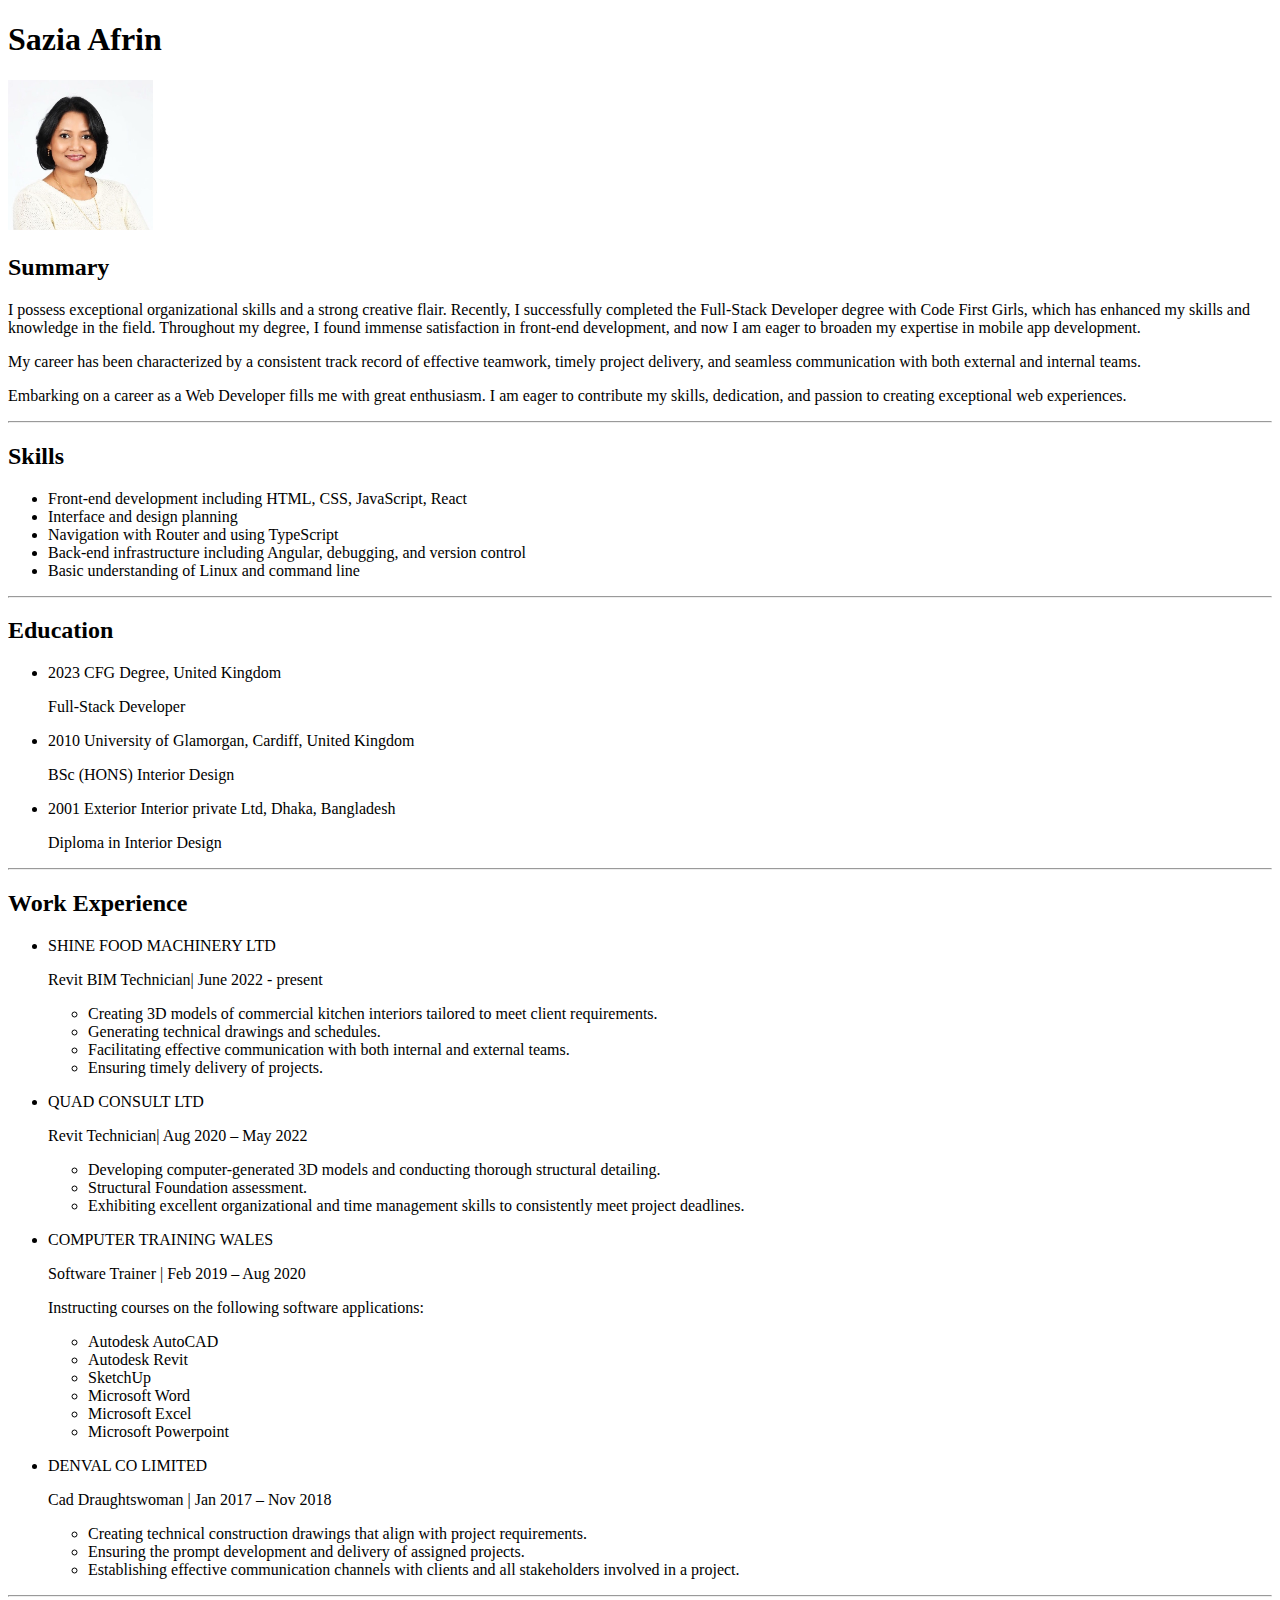
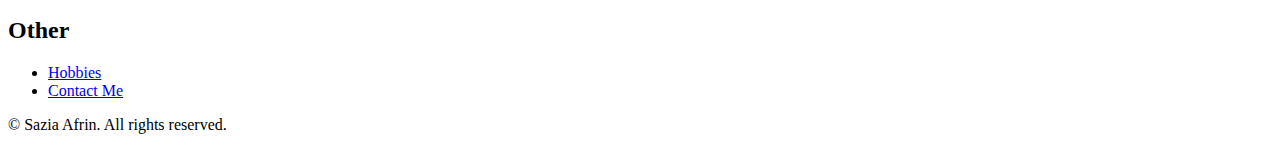
==== index.html @ e7c8677e "Add files via upload" ====
<!DOCTYPE html>
<html lang="en">
<head>
    <meta charset="UTF-8">
    <meta name="viewport" content="width=device-width, initial-scale=1.0">
    <title>Resume</title>
</head>
<h1>Sazia Afrin</h1>
<img src="./assets/profile picture.jpg" height="150" alt="profile picture of Sazia">
<body>
    <h2>Summary</h2>
        <p>I possess exceptional organizational skills and a strong creative flair. Recently, I successfully completed the Full-Stack Developer degree with Code First Girls, which has enhanced my skills and knowledge in the field. Throughout my degree, I found immense satisfaction in front-end development, and now I am eager to broaden my expertise in mobile app development.</p>
        <p>My career has been characterized by a consistent track record of effective teamwork, timely project delivery, and seamless communication with both external and internal teams.</p>
        <p>Embarking on a career as a Web Developer fills me with great enthusiasm. I am eager to contribute my skills, dedication, and passion to creating exceptional web experiences.</p>
    <hr>
    <h2>Skills</h2>
    <ul>
        <li>Front-end development including HTML, CSS, JavaScript, React</li>
        <li>Interface and design planning</li>
        <li>Navigation with Router and using TypeScript</li>
        <li>Back-end infrastructure including Angular, debugging, and version control</li>
        <li>Basic understanding of Linux and command line</li> 
    </ul>
    <hr>
    <h2>Education</h2>
    <ul>
        <li>2023 CFG Degree, United Kingdom</li>
        <p>Full-Stack Developer</p>
    </ul>
    <ul>
        <li>2010 University of Glamorgan, Cardiff, United Kingdom</li>
        <p>BSc (HONS) Interior Design</p>
    </ul>
    <ul>
        <li>2001 Exterior Interior private Ltd, Dhaka, Bangladesh</li>
        <p>Diploma in Interior Design</p>
    </ul>
    <hr>
    <h2>Work Experience</h2>
    <ul>
        <li>SHINE FOOD MACHINERY LTD</li>
        <p>
            Revit BIM Technician| June 2022 - present
            <ul>
                <li>Creating 3D models of commercial kitchen interiors tailored to meet client requirements.</li>
                <li>Generating technical drawings and schedules.</li>
                <li>Facilitating effective communication with both internal and external teams.</li>
                <li>Ensuring timely delivery of projects.</li> 
            </ul>
        </p>
    <li>QUAD CONSULT LTD</li>
    <p>
        Revit Technician| Aug 2020 – May 2022
        <ul>
            <li>Developing computer-generated 3D models and conducting thorough structural detailing.</li>
            <li>Structural Foundation assessment.</li>
            <li>Exhibiting excellent organizational and time management skills to consistently meet project deadlines.</li>
        </ul>
    </p>
    <li>COMPUTER TRAINING WALES</li>
    <p>
        Software Trainer | Feb 2019 – Aug 2020
        <p>Instructing courses on the following software applications:</p>
        <ul>
            <li>Autodesk AutoCAD</li>
            <li>Autodesk Revit</li>
            <li>SketchUp</li>
            <li>Microsoft Word</li>
            <li>Microsoft Excel</li>
            <li>Microsoft Powerpoint</li>
        </ul>
    </p>
    <li>DENVAL CO LIMITED</li>
    <p>
        Cad Draughtswoman | Jan 2017 – Nov 2018
        <ul>
            <li>Creating technical construction drawings that align with project requirements.</li>
            <li>Ensuring the prompt development and delivery of assigned projects.</li>
            <li>Establishing effective communication channels with clients and all stakeholders involved in a project.</li>
        </ul>
    </p>
</ul>
<hr>
<h2>Other</h2>
<ul>
    <li><a href="./public/hobbies.html">Hobbies</a></li>
    <li><a href="./public/contact.html">Contact Me</a></li>
</ul>
    <footer>
        <p>© Sazia Afrin. All rights reserved.</p>
    </footer>
</body>
</html>
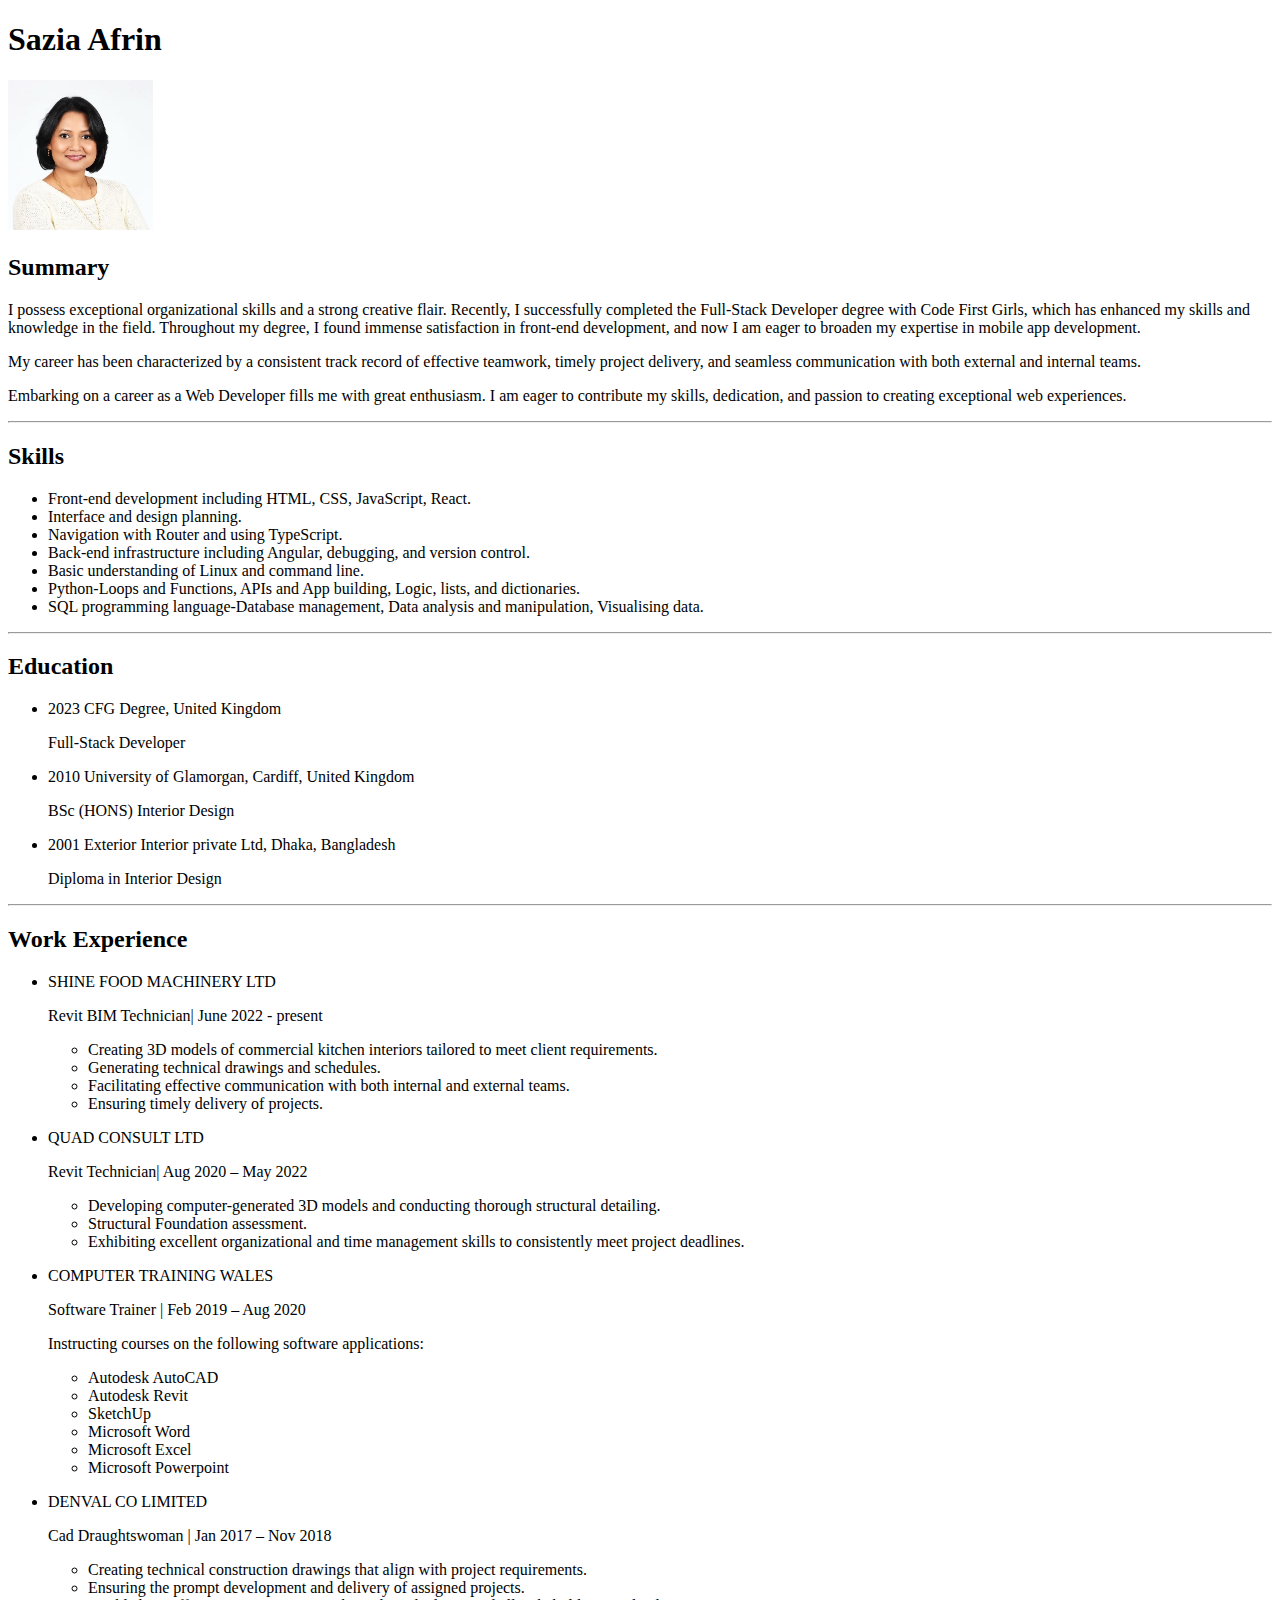
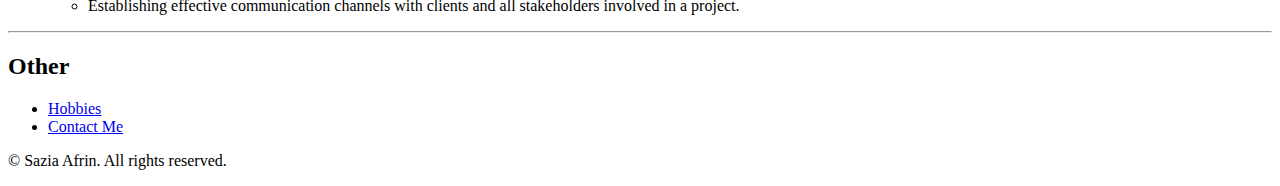
==== commit 3d4e3474: "Add files via upload" ====
--- a/index.html
+++ b/index.html
@@ -15,11 +15,13 @@
     <hr>
     <h2>Skills</h2>
     <ul>
-        <li>Front-end development including HTML, CSS, JavaScript, React</li>
-        <li>Interface and design planning</li>
-        <li>Navigation with Router and using TypeScript</li>
-        <li>Back-end infrastructure including Angular, debugging, and version control</li>
-        <li>Basic understanding of Linux and command line</li> 
+        <li>Front-end development including HTML, CSS, JavaScript, React.</li>
+        <li>Interface and design planning.</li>
+        <li>Navigation with Router and using TypeScript.</li>
+        <li>Back-end infrastructure including Angular, debugging, and version control.</li>
+        <li>Basic understanding of Linux and command line.</li> 
+        <li>Python-Loops and Functions, APIs and App building, Logic, lists, and dictionaries.</li>
+        <li>SQL programming language-Database management, Data analysis and manipulation, Visualising data.</li>
     </ul>
     <hr>
     <h2>Education</h2>
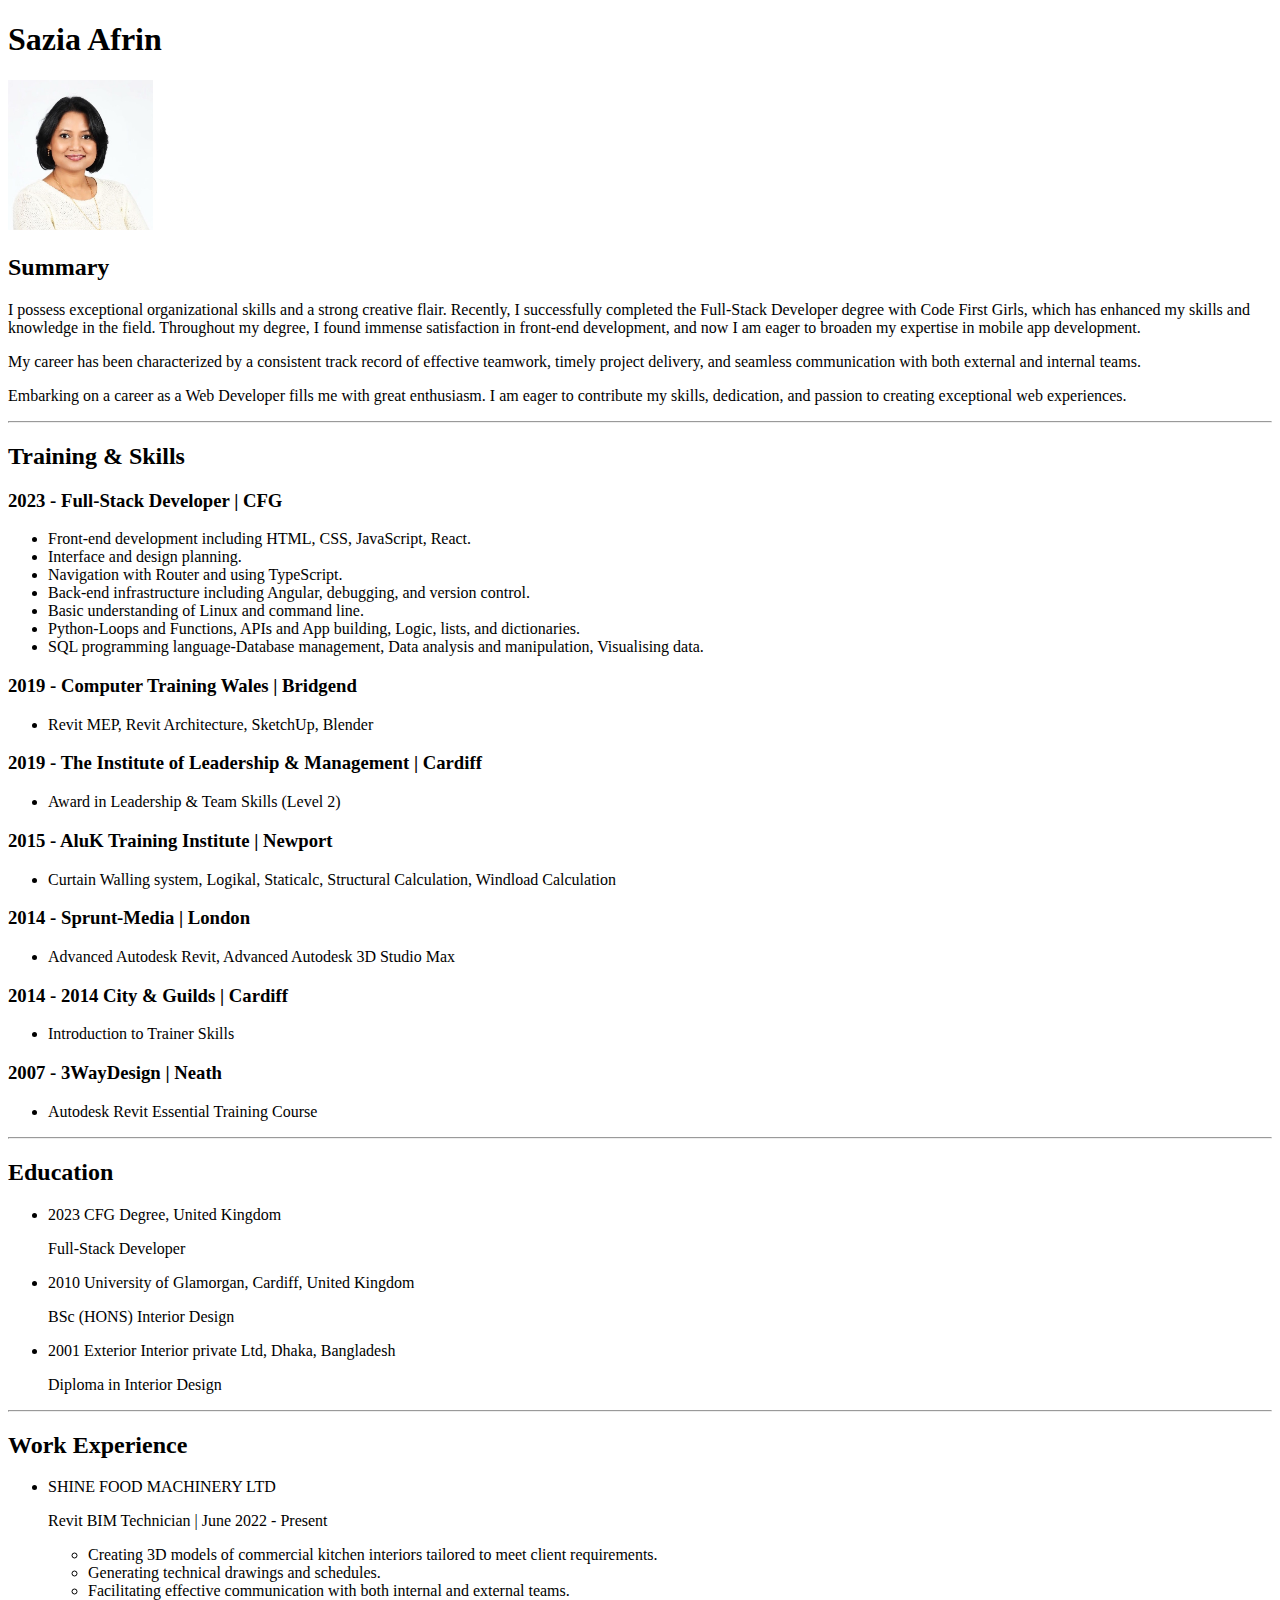
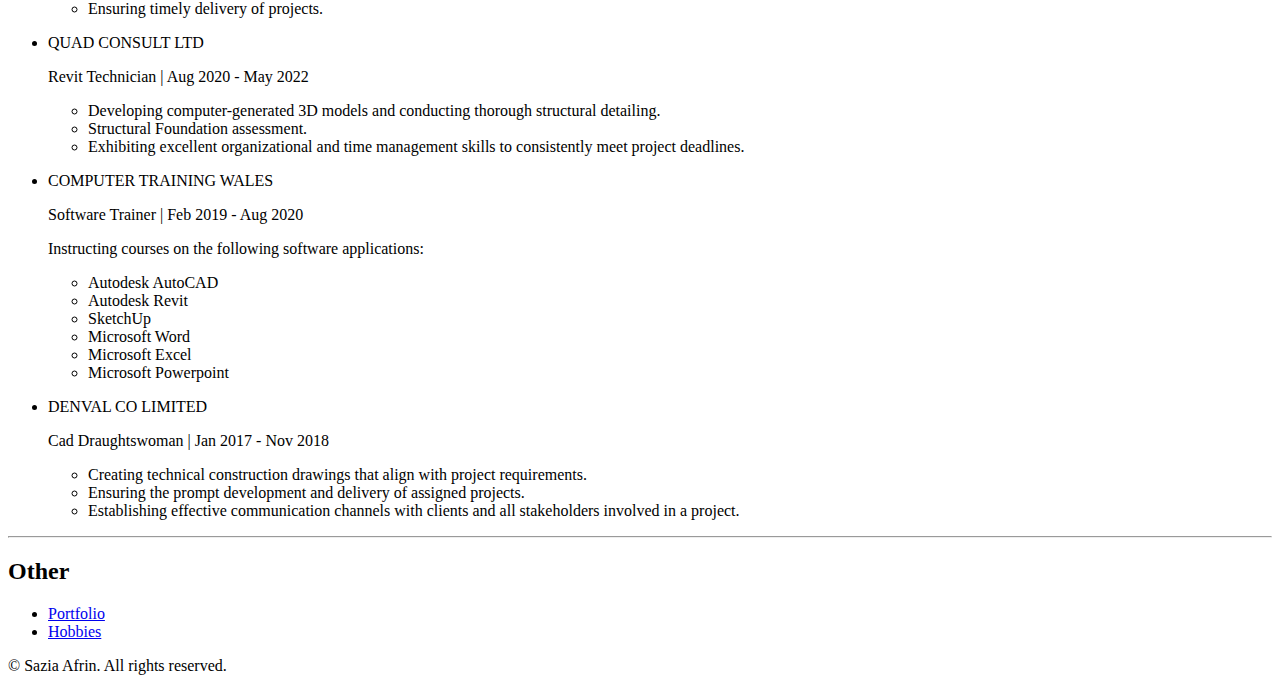
==== commit 4fc4efa7: "Skills & Portfolio updated" ====
--- a/index.html
+++ b/index.html
@@ -13,7 +13,8 @@
         <p>My career has been characterized by a consistent track record of effective teamwork, timely project delivery, and seamless communication with both external and internal teams.</p>
         <p>Embarking on a career as a Web Developer fills me with great enthusiasm. I am eager to contribute my skills, dedication, and passion to creating exceptional web experiences.</p>
     <hr>
-    <h2>Skills</h2>
+    <h2>Training & Skills </h2>
+    <h3>2023 - Full-Stack Developer | CFG</h3>
     <ul>
         <li>Front-end development including HTML, CSS, JavaScript, React.</li>
         <li>Interface and design planning.</li>
@@ -22,6 +23,30 @@
         <li>Basic understanding of Linux and command line.</li> 
         <li>Python-Loops and Functions, APIs and App building, Logic, lists, and dictionaries.</li>
         <li>SQL programming language-Database management, Data analysis and manipulation, Visualising data.</li>
+    </ul>
+    <h3>2019 - Computer Training Wales | Bridgend </h3>
+    <ul>
+        <li>Revit MEP, Revit Architecture, SketchUp, Blender</li>
+    </ul>
+    <h3>2019 - The Institute of Leadership & Management | Cardiff</h3>
+    <ul>
+        <li>Award in Leadership & Team Skills (Level 2)</li>
+    </ul>
+    <h3>2015 - AluK Training Institute | Newport  </h3>
+    <ul>
+        <li>Curtain Walling system, Logikal, Staticalc, Structural Calculation, Windload Calculation</li>
+    </ul>
+    <h3>2014 - Sprunt-Media | London </h3>
+    <ul>
+        <li>Advanced Autodesk Revit, Advanced Autodesk 3D Studio Max</li>
+    </ul>
+    <h3>2014 - 2014 City & Guilds | Cardiff </h3>
+    <ul>
+        <li>Introduction to Trainer Skills</li>
+    </ul>
+    <h3>2007 - 3WayDesign | Neath </h3>
+    <ul>
+        <li>Autodesk Revit Essential Training Course</li>
     </ul>
     <hr>
     <h2>Education</h2>
@@ -42,7 +67,7 @@
     <ul>
         <li>SHINE FOOD MACHINERY LTD</li>
         <p>
-            Revit BIM Technician| June 2022 - present
+            Revit BIM Technician | June 2022 - Present
             <ul>
                 <li>Creating 3D models of commercial kitchen interiors tailored to meet client requirements.</li>
                 <li>Generating technical drawings and schedules.</li>
@@ -52,7 +77,7 @@
         </p>
     <li>QUAD CONSULT LTD</li>
     <p>
-        Revit Technician| Aug 2020 – May 2022
+        Revit Technician | Aug 2020 - May 2022
         <ul>
             <li>Developing computer-generated 3D models and conducting thorough structural detailing.</li>
             <li>Structural Foundation assessment.</li>
@@ -61,7 +86,7 @@
     </p>
     <li>COMPUTER TRAINING WALES</li>
     <p>
-        Software Trainer | Feb 2019 – Aug 2020
+        Software Trainer | Feb 2019 - Aug 2020
         <p>Instructing courses on the following software applications:</p>
         <ul>
             <li>Autodesk AutoCAD</li>
@@ -74,7 +99,7 @@
     </p>
     <li>DENVAL CO LIMITED</li>
     <p>
-        Cad Draughtswoman | Jan 2017 – Nov 2018
+        Cad Draughtswoman | Jan 2017 - Nov 2018
         <ul>
             <li>Creating technical construction drawings that align with project requirements.</li>
             <li>Ensuring the prompt development and delivery of assigned projects.</li>
@@ -85,8 +110,9 @@
 <hr>
 <h2>Other</h2>
 <ul>
+    <li><a href="./public/portfolio.html">Portfolio</a></li>
     <li><a href="./public/hobbies.html">Hobbies</a></li>
-    <li><a href="./public/contact.html">Contact Me</a></li>
+    
 </ul>
     <footer>
         <p>© Sazia Afrin. All rights reserved.</p>
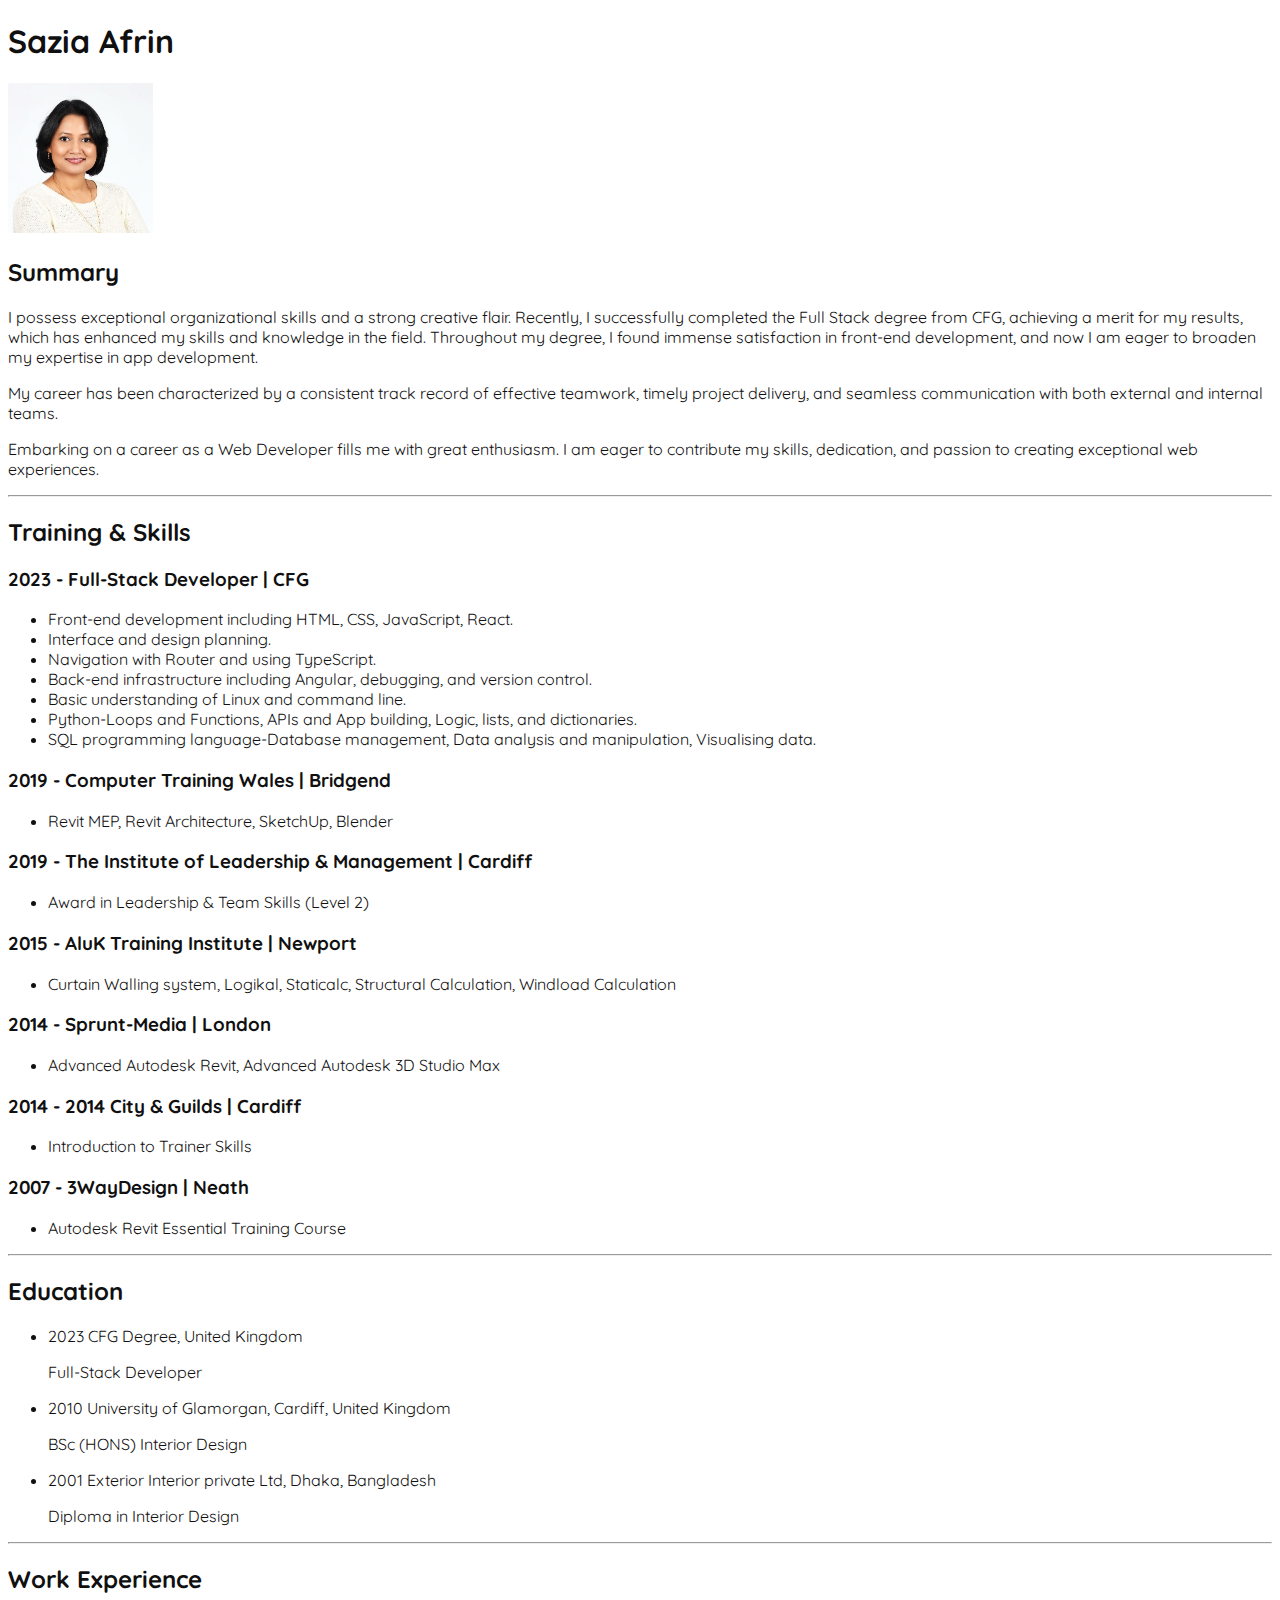
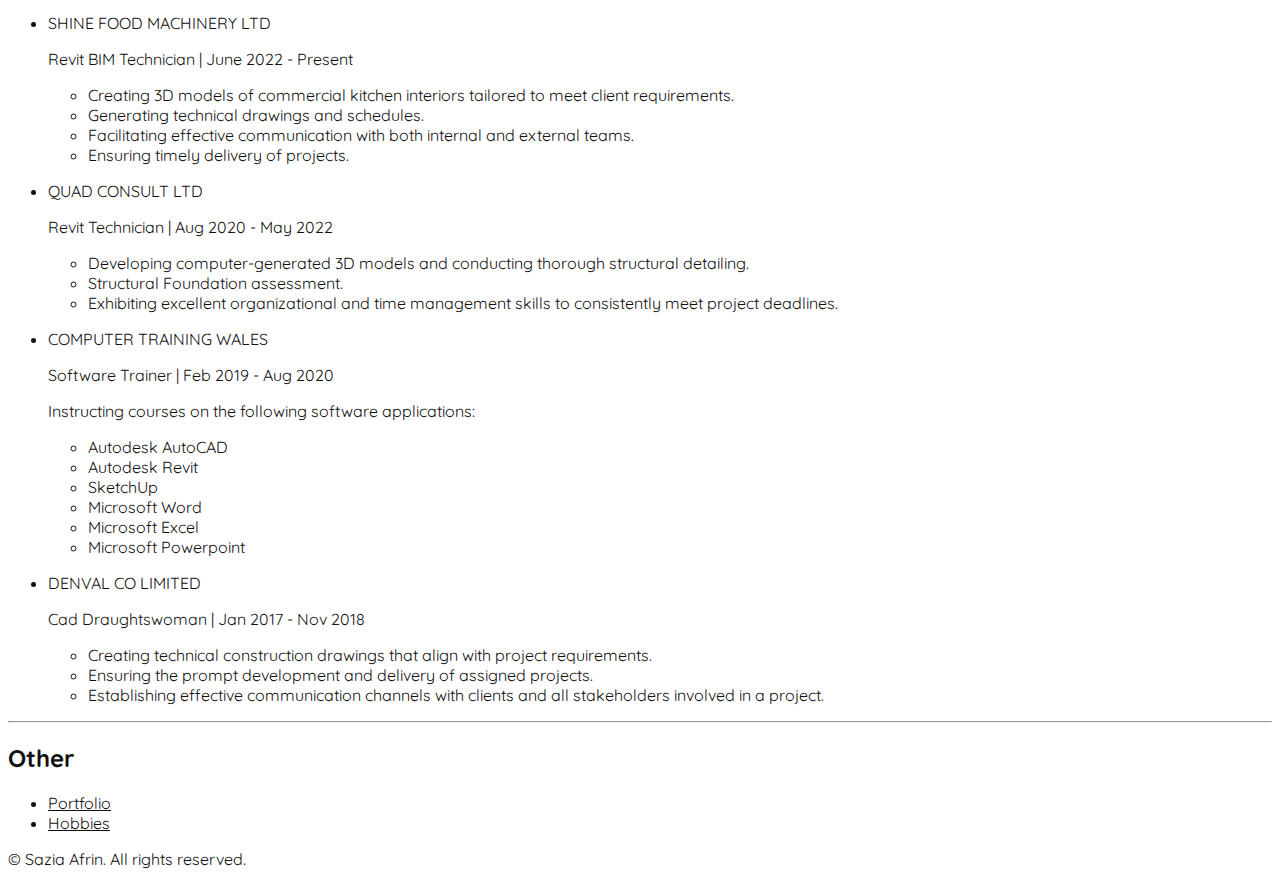
==== commit 5ea8c399: "Add files via upload" ====
--- a/index.html
+++ b/index.html
@@ -4,12 +4,14 @@
     <meta charset="UTF-8">
     <meta name="viewport" content="width=device-width, initial-scale=1.0">
     <title>Resume</title>
+    <link rel="stylesheet" href="./style.css" />
+    <link href="https://fonts.googleapis.com/css2?family=Quicksand:wght@300;400;600&display=swap" rel="stylesheet">
 </head>
 <h1>Sazia Afrin</h1>
 <img src="./assets/profile picture.jpg" height="150" alt="profile picture of Sazia">
 <body>
     <h2>Summary</h2>
-        <p>I possess exceptional organizational skills and a strong creative flair. Recently, I successfully completed the Full-Stack Developer degree with Code First Girls, which has enhanced my skills and knowledge in the field. Throughout my degree, I found immense satisfaction in front-end development, and now I am eager to broaden my expertise in mobile app development.</p>
+        <p>I possess exceptional organizational skills and a strong creative flair. Recently, I successfully completed the Full Stack degree from CFG, achieving a merit for my results, which has enhanced my skills and knowledge in the field. Throughout my degree, I found immense satisfaction in front-end development, and now I am eager to broaden my expertise in app development.</p>
         <p>My career has been characterized by a consistent track record of effective teamwork, timely project delivery, and seamless communication with both external and internal teams.</p>
         <p>Embarking on a career as a Web Developer fills me with great enthusiasm. I am eager to contribute my skills, dedication, and passion to creating exceptional web experiences.</p>
     <hr>
--- a/style.css
+++ b/style.css
@@ -0,0 +1,4 @@
+* {
+    font-family: 'Quicksand', sans-serif;
+    color: rgb(16, 16, 16);
+}
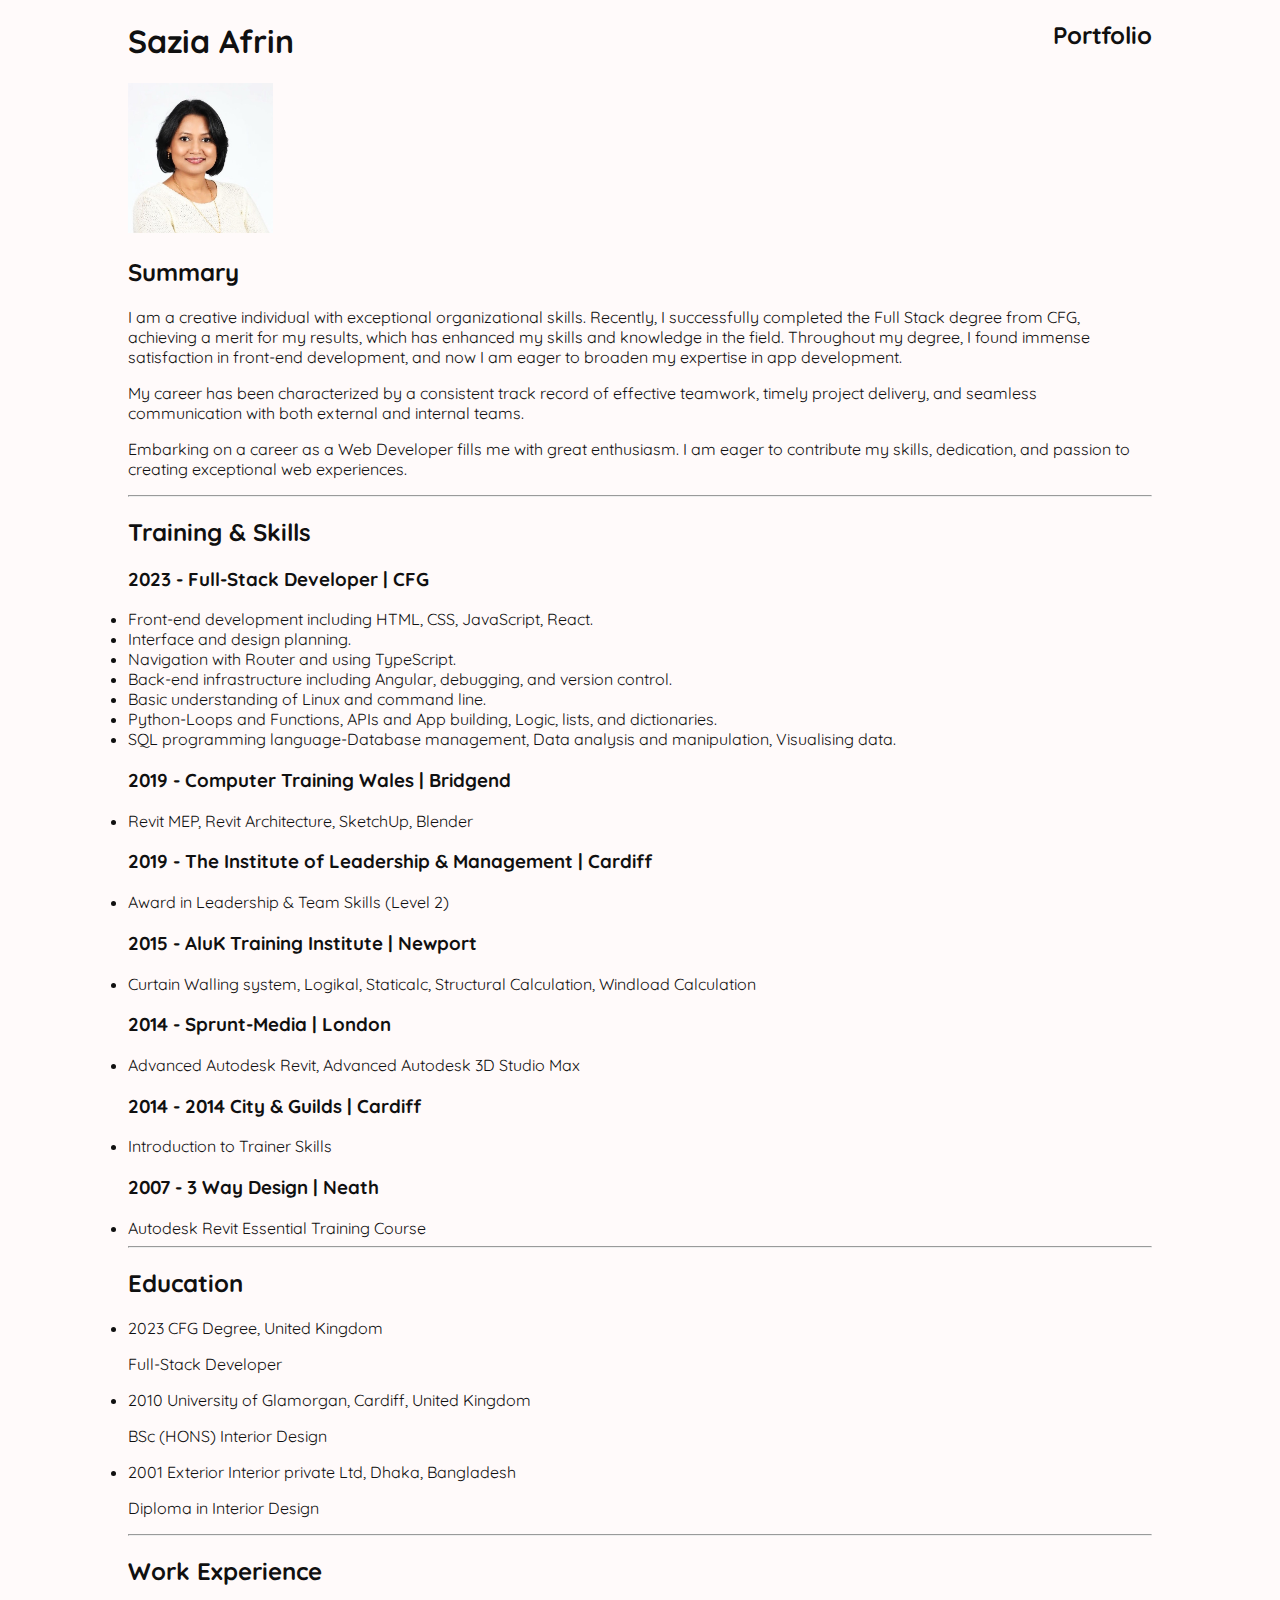
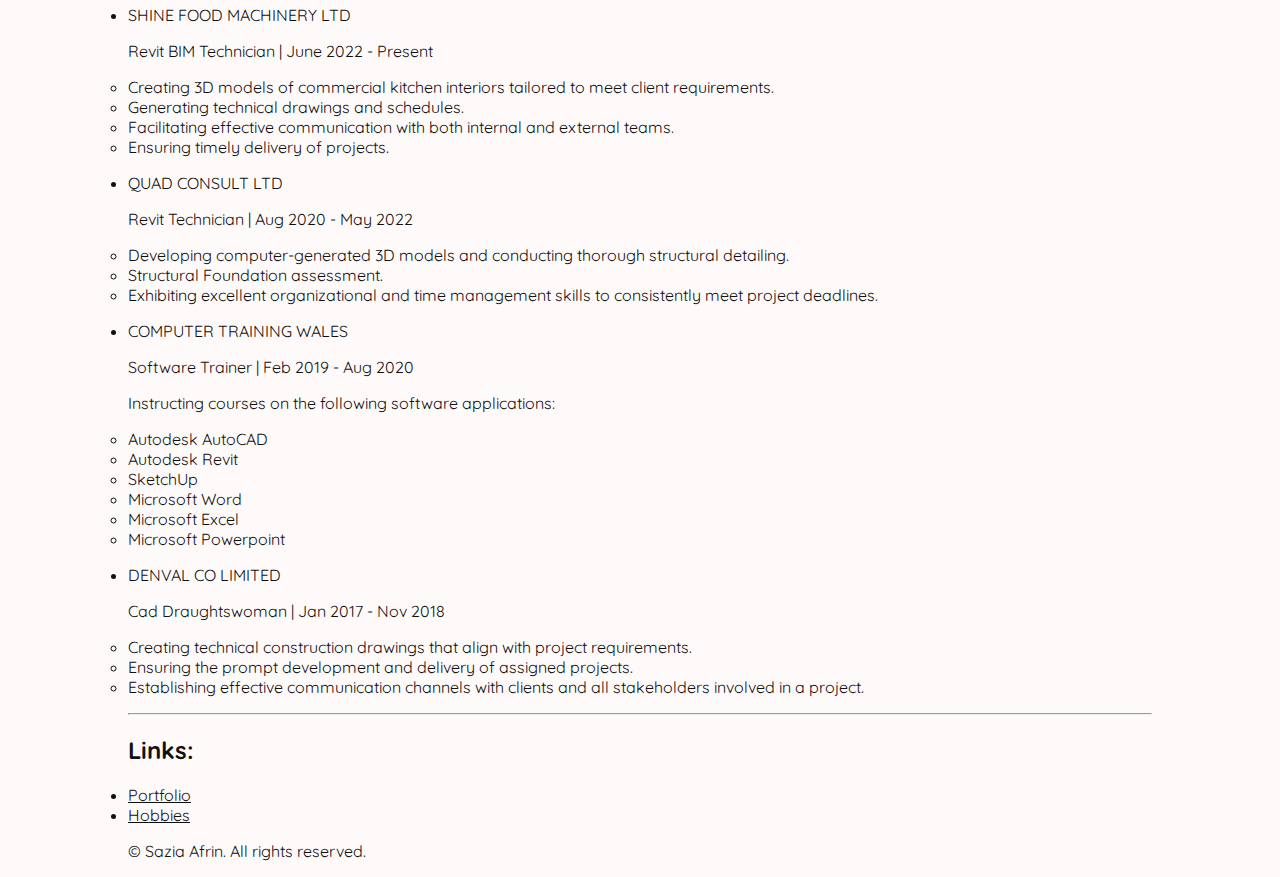
==== commit d0a0f91e: "Content updated" ====
--- a/index.html
+++ b/index.html
@@ -7,11 +7,19 @@
     <link rel="stylesheet" href="./style.css" />
     <link href="https://fonts.googleapis.com/css2?family=Quicksand:wght@300;400;600&display=swap" rel="stylesheet">
 </head>
-<h1>Sazia Afrin</h1>
+<div class="box">
+    <div>
+        <h1>Sazia Afrin</h1>
+    </div>
+    <div class="menu">
+        <h2><a href="./public/portfolio.html" style="text-decoration:none">Portfolio</a></h2>
+    </div>
+    
+</div>
 <img src="./assets/profile picture.jpg" height="150" alt="profile picture of Sazia">
 <body>
     <h2>Summary</h2>
-        <p>I possess exceptional organizational skills and a strong creative flair. Recently, I successfully completed the Full Stack degree from CFG, achieving a merit for my results, which has enhanced my skills and knowledge in the field. Throughout my degree, I found immense satisfaction in front-end development, and now I am eager to broaden my expertise in app development.</p>
+        <p>I am a creative individual with exceptional organizational skills. Recently, I successfully completed the Full Stack degree from CFG, achieving a merit for my results, which has enhanced my skills and knowledge in the field. Throughout my degree, I found immense satisfaction in front-end development, and now I am eager to broaden my expertise in app development.</p>
         <p>My career has been characterized by a consistent track record of effective teamwork, timely project delivery, and seamless communication with both external and internal teams.</p>
         <p>Embarking on a career as a Web Developer fills me with great enthusiasm. I am eager to contribute my skills, dedication, and passion to creating exceptional web experiences.</p>
     <hr>
@@ -46,7 +54,7 @@
     <ul>
         <li>Introduction to Trainer Skills</li>
     </ul>
-    <h3>2007 - 3WayDesign | Neath </h3>
+    <h3>2007 - 3 Way Design | Neath </h3>
     <ul>
         <li>Autodesk Revit Essential Training Course</li>
     </ul>
@@ -110,12 +118,12 @@
     </p>
 </ul>
 <hr>
-<h2>Other</h2>
+<h2>Links:</h2>
 <ul>
     <li><a href="./public/portfolio.html">Portfolio</a></li>
     <li><a href="./public/hobbies.html">Hobbies</a></li>
-    
 </ul>
+
     <footer>
         <p>© Sazia Afrin. All rights reserved.</p>
     </footer>
--- a/style.css
+++ b/style.css
@@ -1,4 +1,26 @@
 * {
     font-family: 'Quicksand', sans-serif;
     color: rgb(16, 16, 16);
+    padding: 0;
 }
+
+body {
+    width: 80vw;
+    margin: auto;
+    background-color:snow;
+}
+
+.box {
+    display: flex;
+    justify-content: space-between;
+}
+
+.menu {
+    padding: 0;
+    margin: 0;
+}
+
+ul {
+    padding: 0;
+    margin: 0;
+}
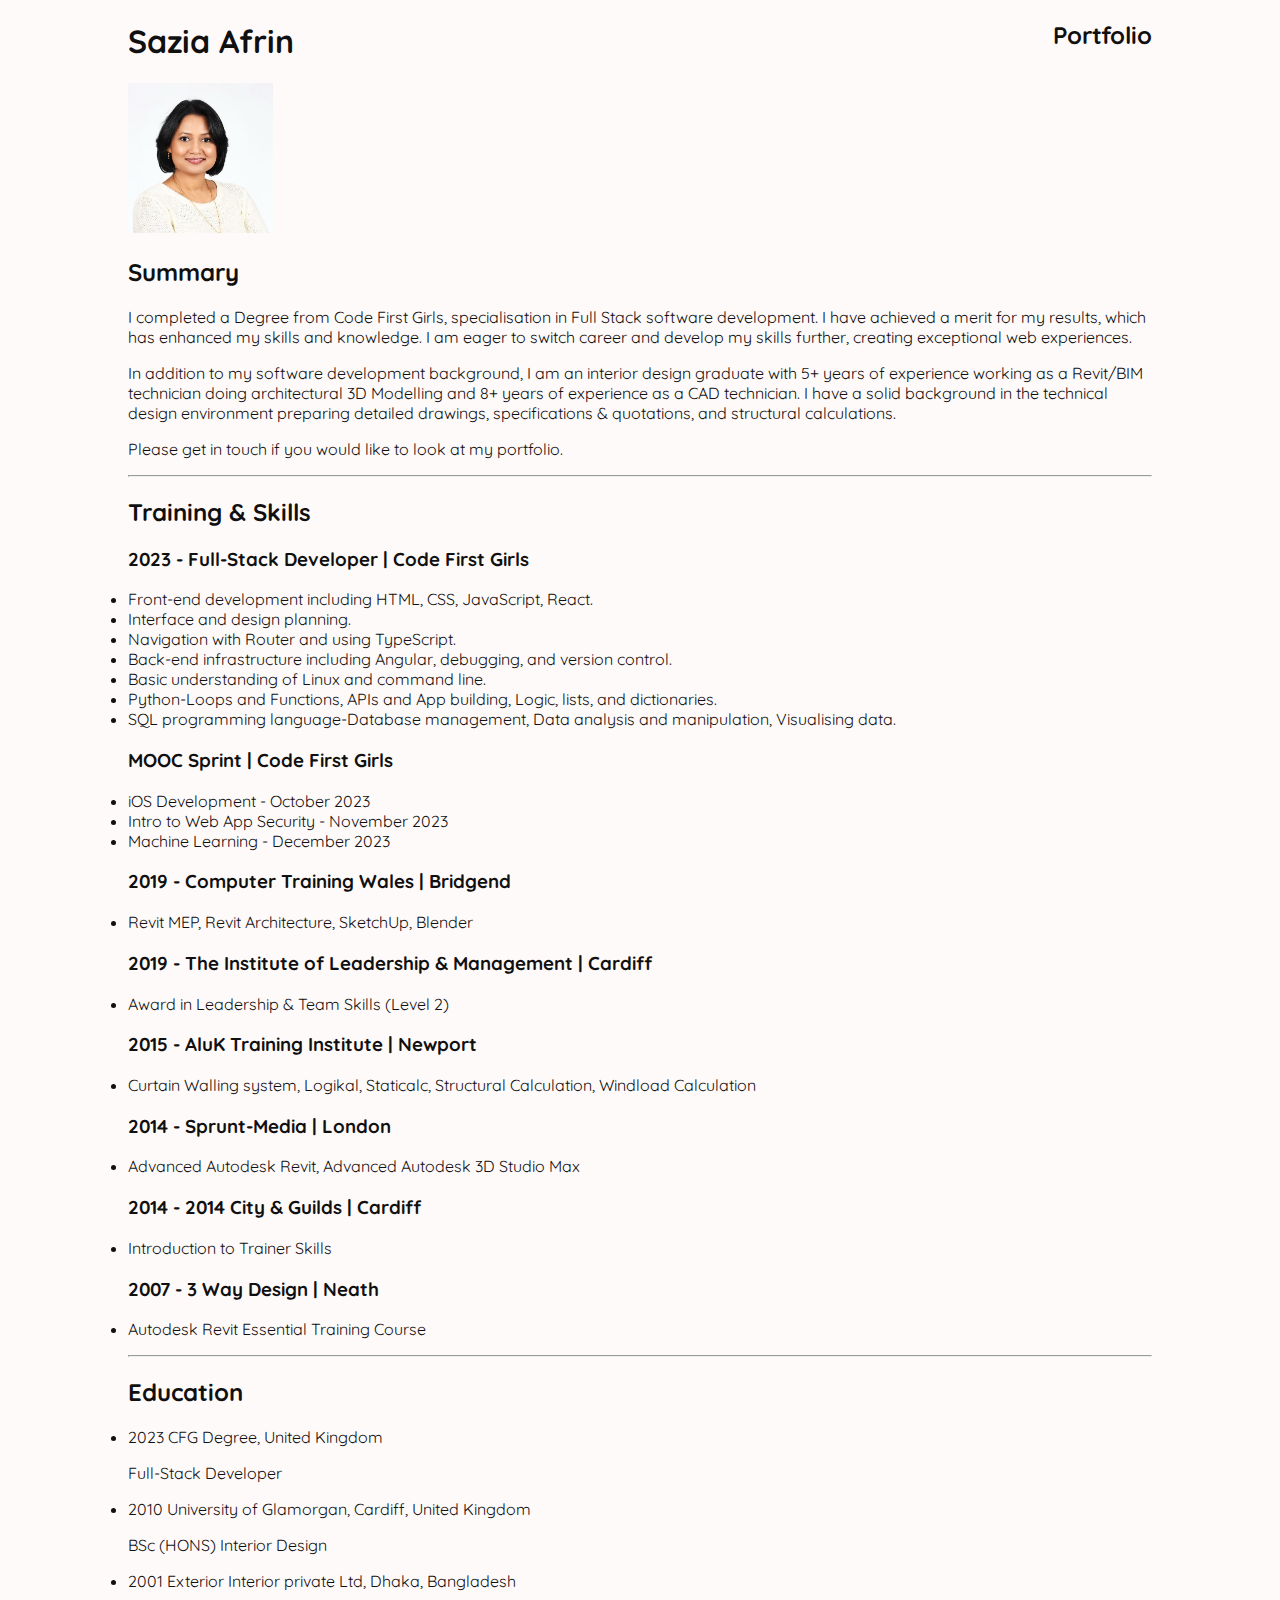
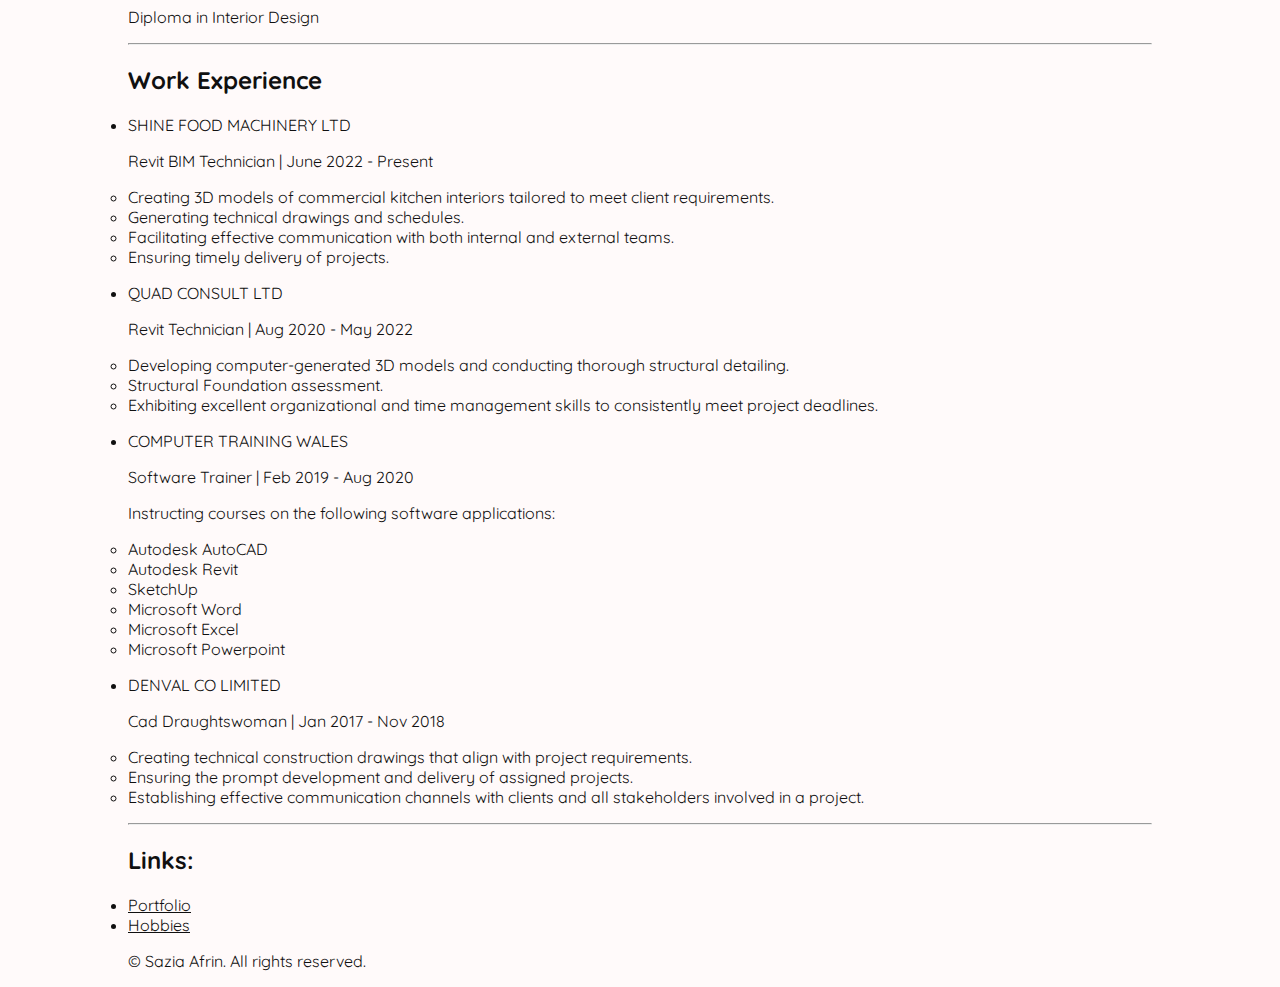
==== commit cd732358: "CV Update" ====
--- a/index.html
+++ b/index.html
@@ -19,12 +19,12 @@
 <img src="./assets/profile picture.jpg" height="150" alt="profile picture of Sazia">
 <body>
     <h2>Summary</h2>
-        <p>I am a creative individual with exceptional organizational skills. Recently, I successfully completed the Full Stack degree from CFG, achieving a merit for my results, which has enhanced my skills and knowledge in the field. Throughout my degree, I found immense satisfaction in front-end development, and now I am eager to broaden my expertise in app development.</p>
-        <p>My career has been characterized by a consistent track record of effective teamwork, timely project delivery, and seamless communication with both external and internal teams.</p>
-        <p>Embarking on a career as a Web Developer fills me with great enthusiasm. I am eager to contribute my skills, dedication, and passion to creating exceptional web experiences.</p>
+        <p>I completed a Degree from Code First Girls, specialisation in Full Stack software development. I have achieved a merit for my results, which has enhanced my skills and knowledge. I am eager to switch career and develop my skills further, creating exceptional web experiences.</p>
+        <p>In addition to my software development background, I am an interior design graduate with 5+ years of experience working as a Revit/BIM technician doing architectural 3D Modelling and 8+ years of experience as a CAD technician. I have a solid background in the technical design environment preparing detailed drawings, specifications & quotations, and structural calculations.</p>
+        <p>Please get in touch if you would like to look at my portfolio.</p>
     <hr>
     <h2>Training & Skills </h2>
-    <h3>2023 - Full-Stack Developer | CFG</h3>
+    <h3>2023 - Full-Stack Developer | Code First Girls</h3>
     <ul>
         <li>Front-end development including HTML, CSS, JavaScript, React.</li>
         <li>Interface and design planning.</li>
@@ -33,6 +33,13 @@
         <li>Basic understanding of Linux and command line.</li> 
         <li>Python-Loops and Functions, APIs and App building, Logic, lists, and dictionaries.</li>
         <li>SQL programming language-Database management, Data analysis and manipulation, Visualising data.</li>
+    </ul>
+    <h3>MOOC Sprint | Code First Girls </h3>
+    <ul>
+        <li>iOS Development - October 2023</li>
+        <li>Intro to Web App Security - November 2023</li>
+        <li>Machine Learning - December 2023</li>
+    </ul>
     </ul>
     <h3>2019 - Computer Training Wales | Bridgend </h3>
     <ul>
--- a/style.css
+++ b/style.css
@@ -19,8 +19,3 @@
     padding: 0;
     margin: 0;
 }
-
-ul {
-    padding: 0;
-    margin: 0;
-}
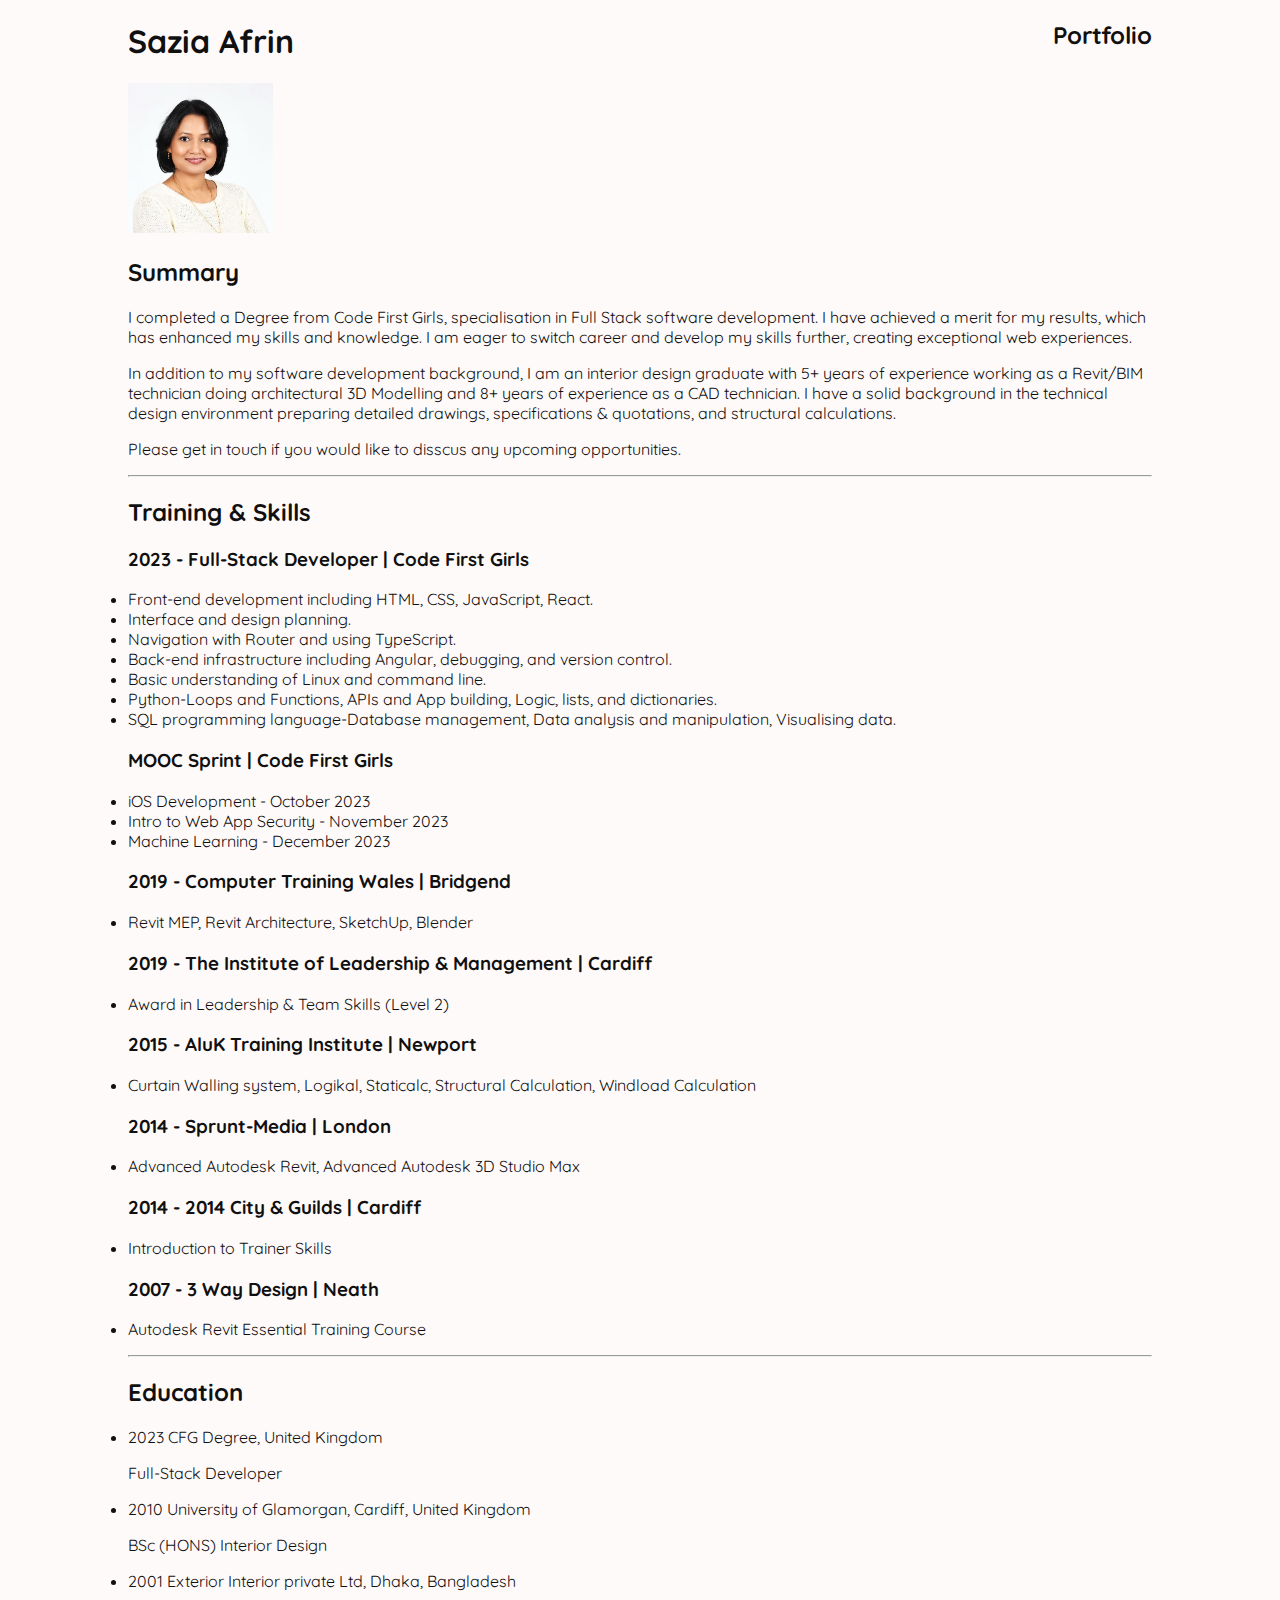
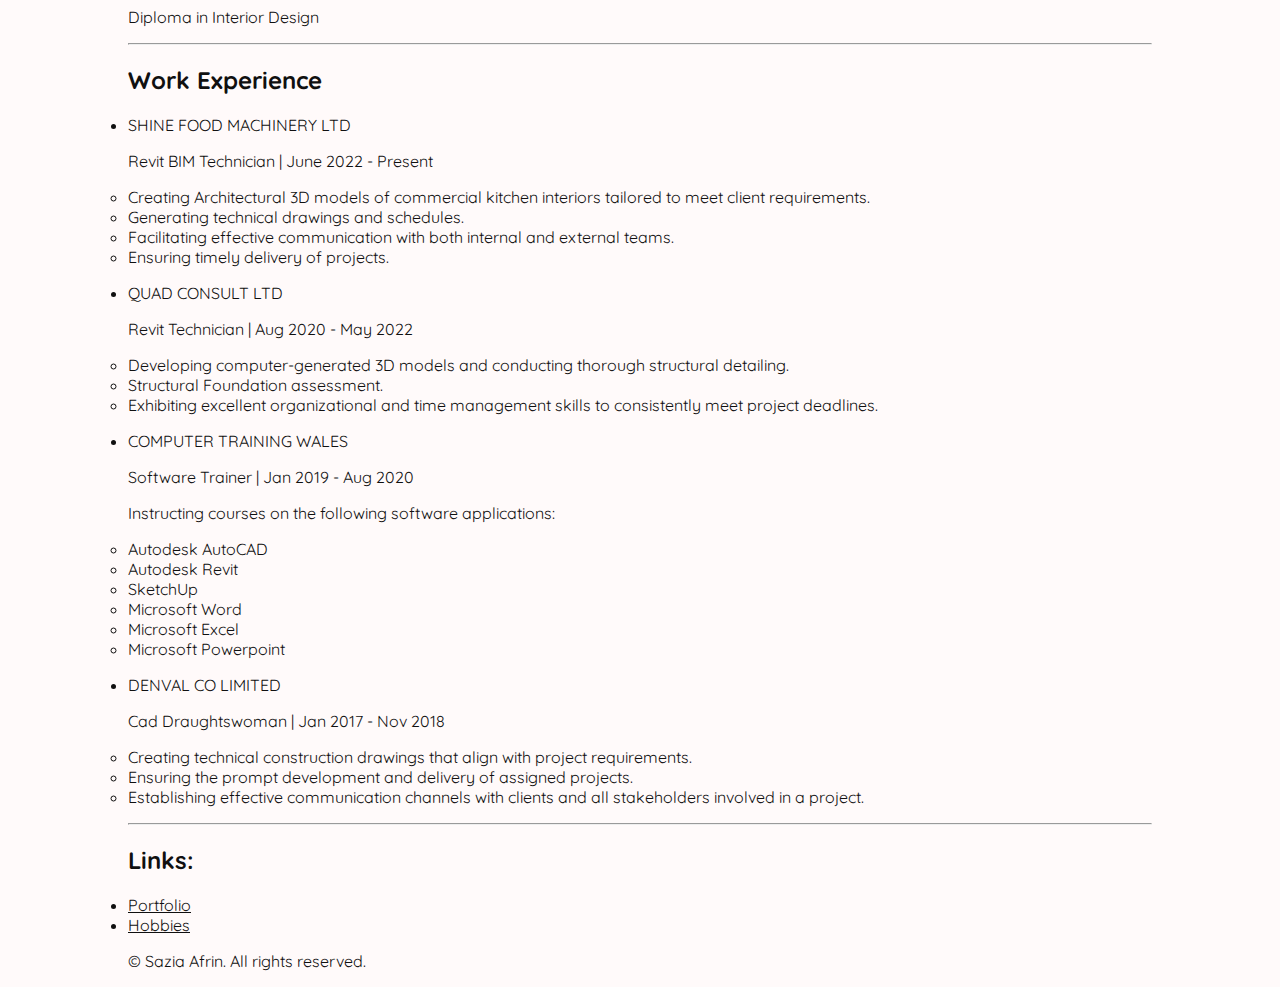
==== commit 880853ee: "Add files via upload" ====
--- a/index.html
+++ b/index.html
@@ -21,7 +21,7 @@
     <h2>Summary</h2>
         <p>I completed a Degree from Code First Girls, specialisation in Full Stack software development. I have achieved a merit for my results, which has enhanced my skills and knowledge. I am eager to switch career and develop my skills further, creating exceptional web experiences.</p>
         <p>In addition to my software development background, I am an interior design graduate with 5+ years of experience working as a Revit/BIM technician doing architectural 3D Modelling and 8+ years of experience as a CAD technician. I have a solid background in the technical design environment preparing detailed drawings, specifications & quotations, and structural calculations.</p>
-        <p>Please get in touch if you would like to look at my portfolio.</p>
+        <p>Please get in touch if you would like to disscus any upcoming opportunities.</p>
     <hr>
     <h2>Training & Skills </h2>
     <h3>2023 - Full-Stack Developer | Code First Girls</h3>
@@ -86,7 +86,7 @@
         <p>
             Revit BIM Technician | June 2022 - Present
             <ul>
-                <li>Creating 3D models of commercial kitchen interiors tailored to meet client requirements.</li>
+                <li>Creating Architectural 3D models of commercial kitchen interiors tailored to meet client requirements.</li>
                 <li>Generating technical drawings and schedules.</li>
                 <li>Facilitating effective communication with both internal and external teams.</li>
                 <li>Ensuring timely delivery of projects.</li> 
@@ -103,7 +103,7 @@
     </p>
     <li>COMPUTER TRAINING WALES</li>
     <p>
-        Software Trainer | Feb 2019 - Aug 2020
+        Software Trainer | Jan 2019 - Aug 2020
         <p>Instructing courses on the following software applications:</p>
         <ul>
             <li>Autodesk AutoCAD</li>
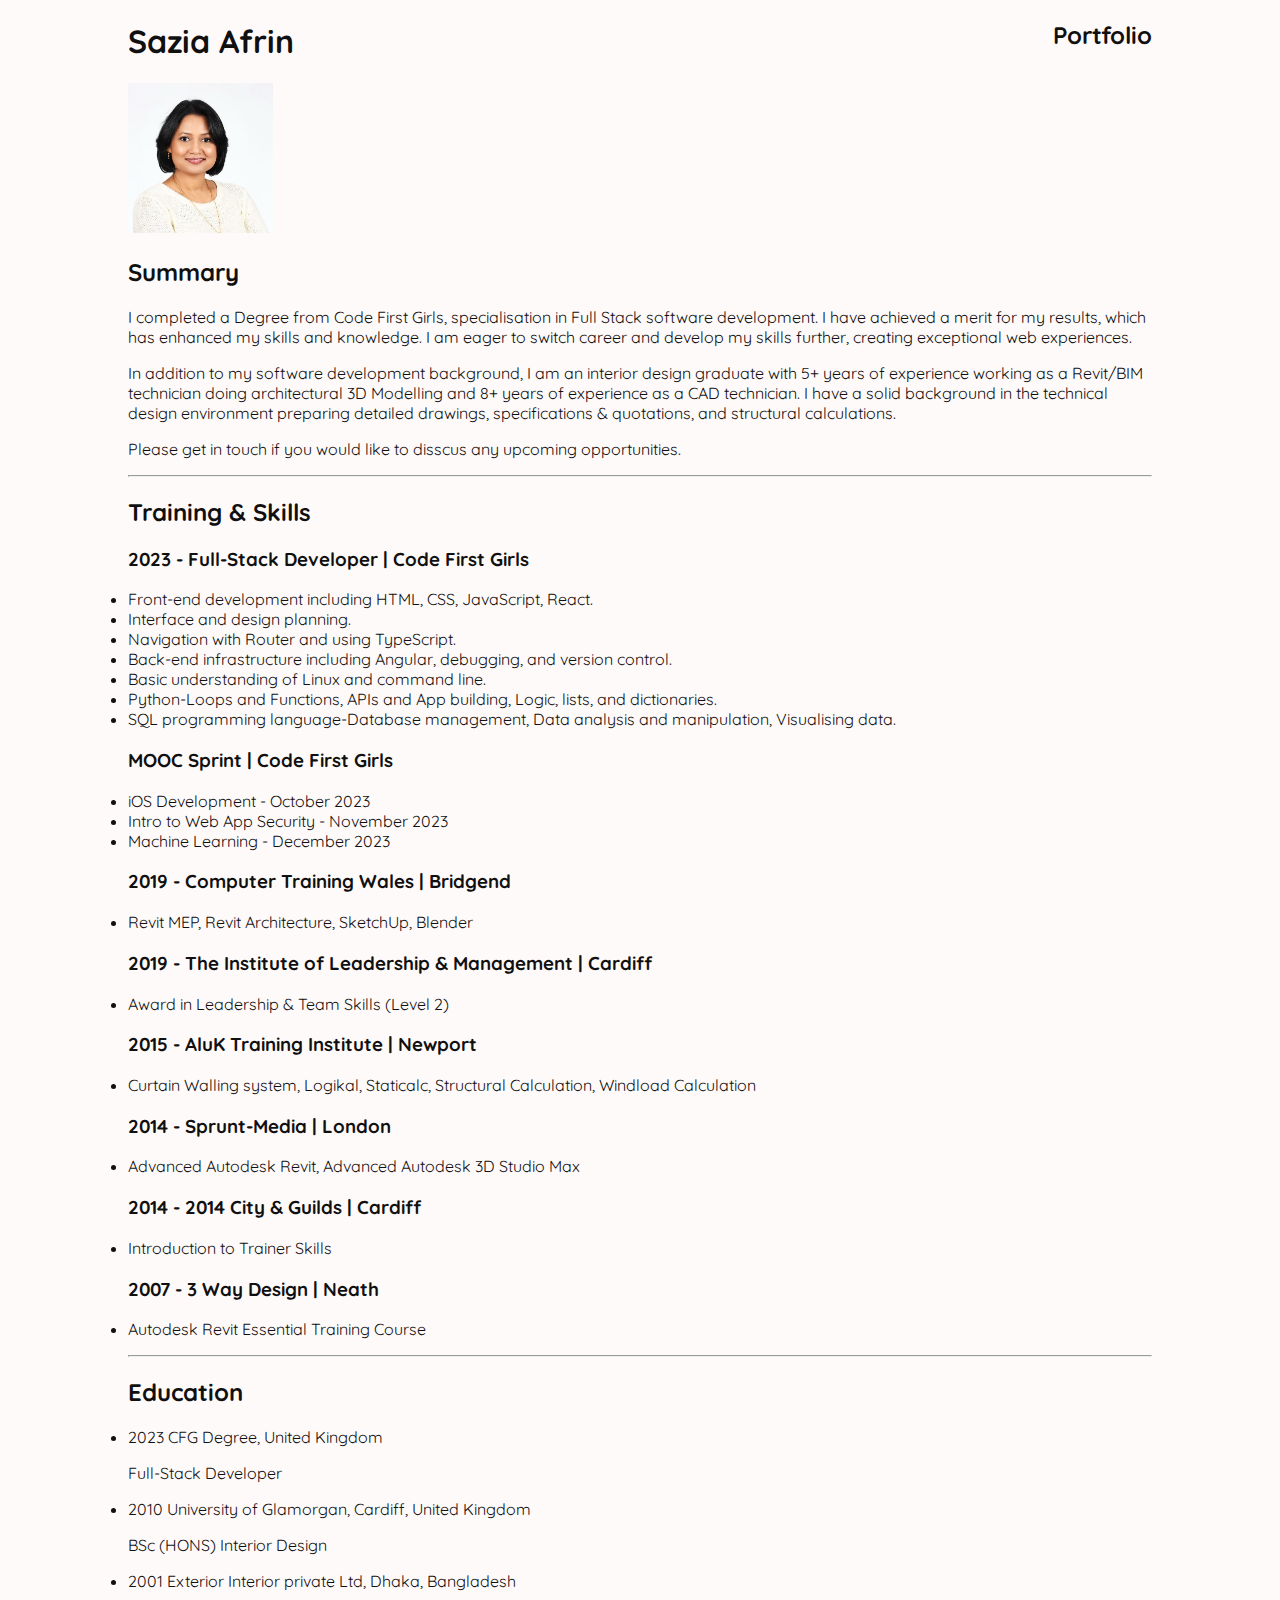
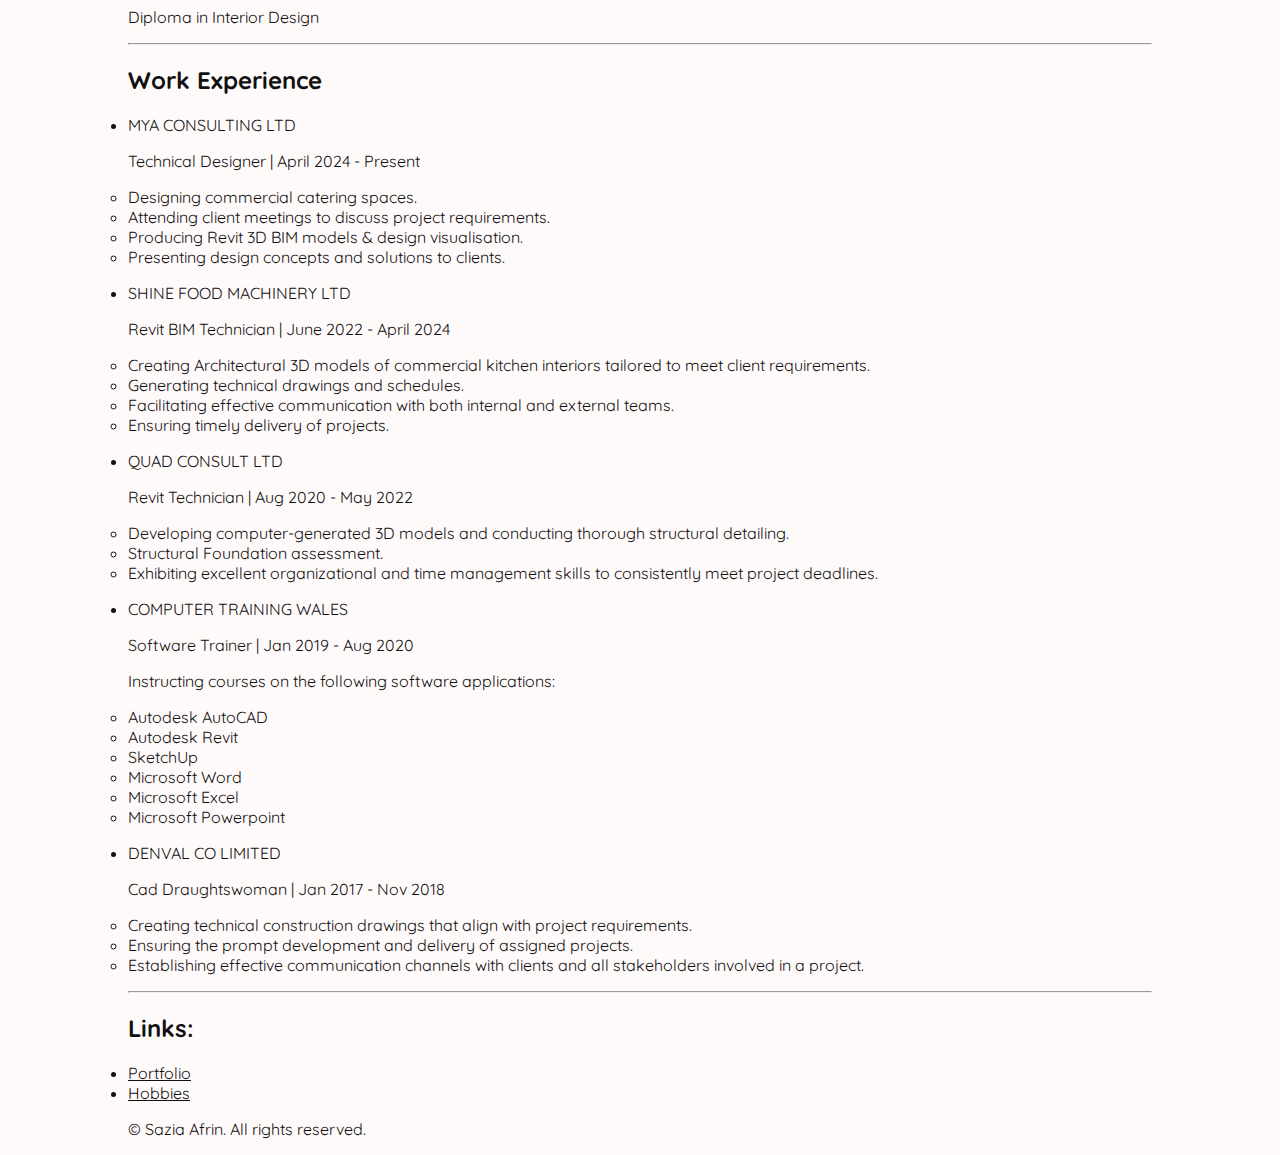
==== commit 8483ea83: "CV Update" ====
--- a/index.html
+++ b/index.html
@@ -82,9 +82,19 @@
     <hr>
     <h2>Work Experience</h2>
     <ul>
+        <li>MYA CONSULTING LTD</li>
+        <p>
+            Technical Designer | April 2024 - Present
+            <ul>
+                <li>Designing commercial catering spaces.</li>
+                <li>Attending client meetings to discuss project requirements.</li>
+                <li>Producing Revit 3D BIM models & design visualisation.</li>
+                <li>Presenting design concepts and solutions to clients.</li> 
+            </ul>
+        </p>
         <li>SHINE FOOD MACHINERY LTD</li>
         <p>
-            Revit BIM Technician | June 2022 - Present
+            Revit BIM Technician | June 2022 - April 2024
             <ul>
                 <li>Creating Architectural 3D models of commercial kitchen interiors tailored to meet client requirements.</li>
                 <li>Generating technical drawings and schedules.</li>
